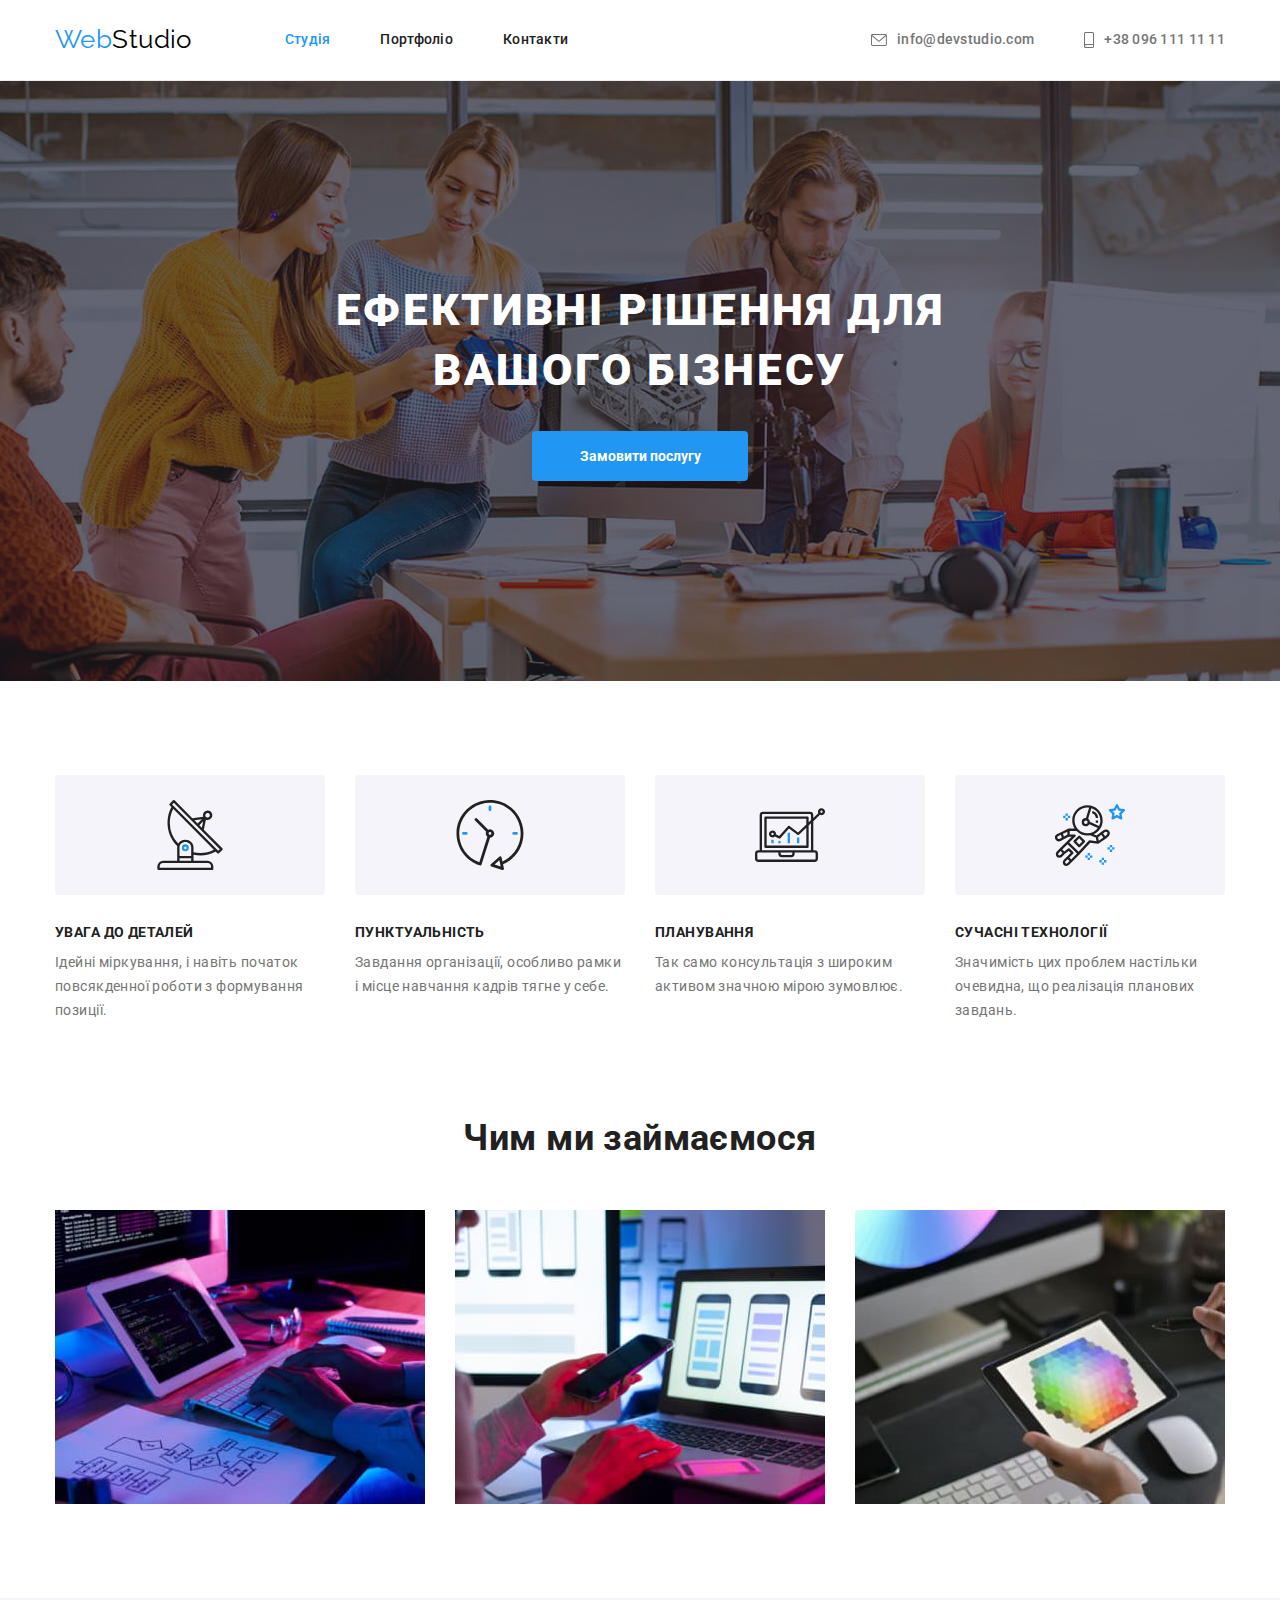
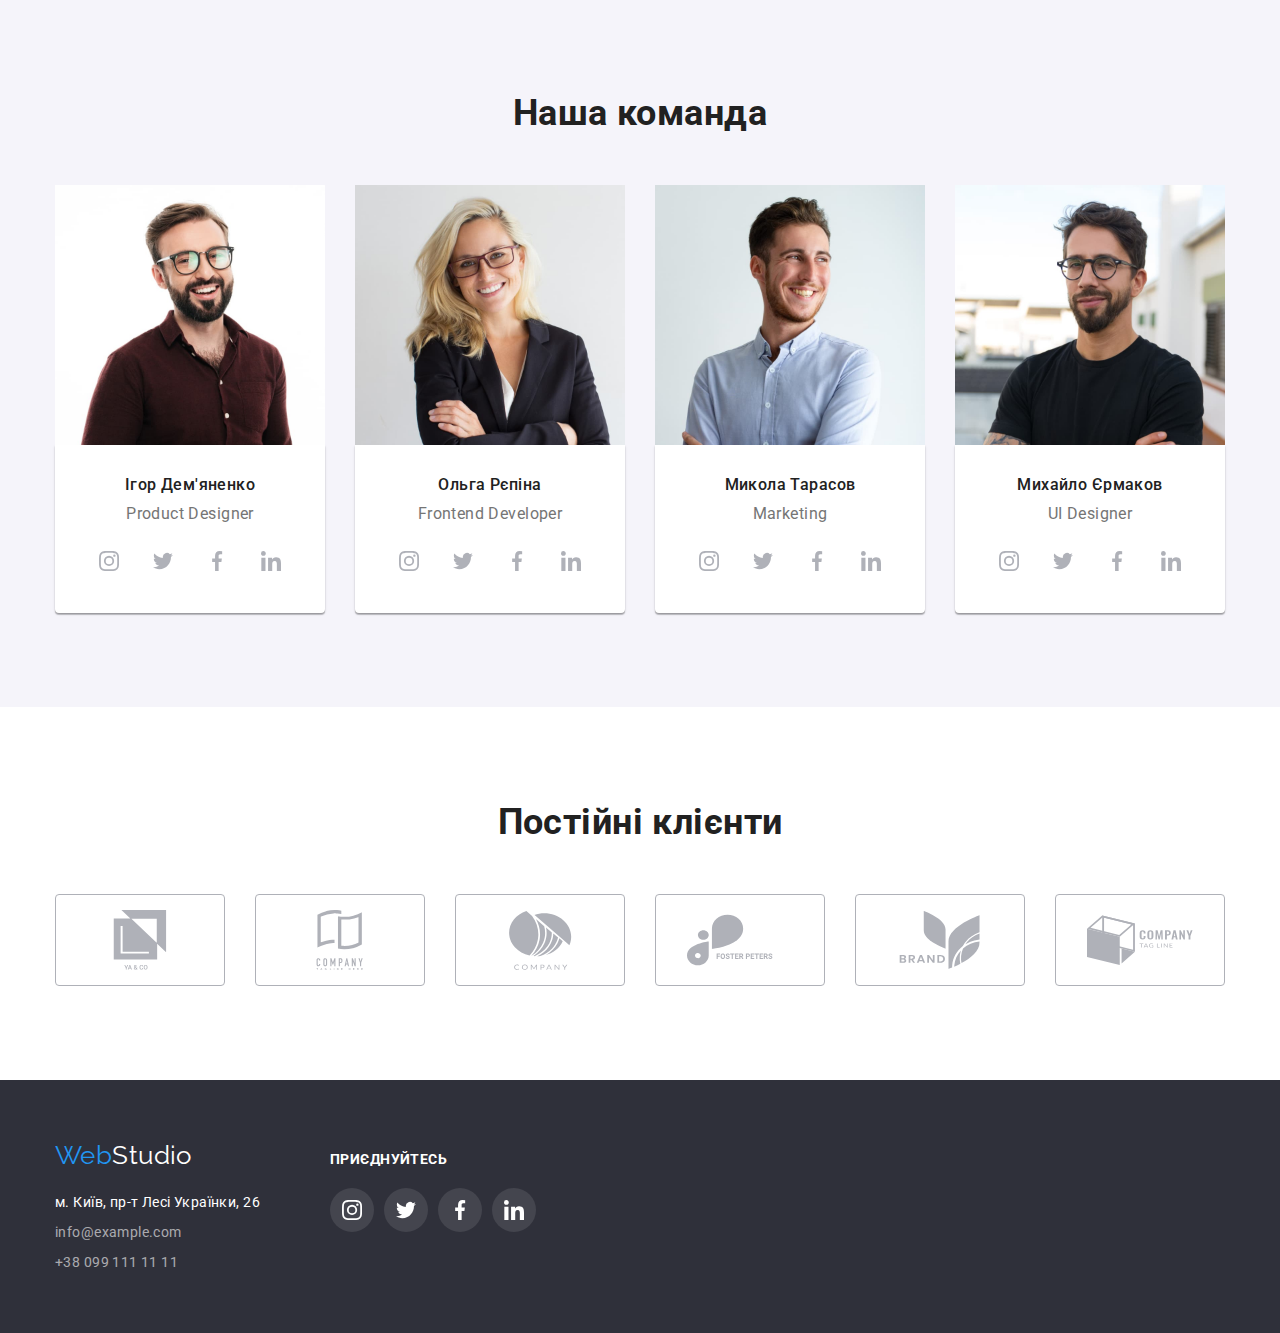
==== index.html @ 4a5dd341 "Add previous work" ====
<!DOCTYPE html>
<html lang="uk">

<head>
    <meta charset="UTF-8">
    <meta http-equiv="X-UA-Compatible" content="IE=edge">
    <meta name="viewport" content="width=device-width, initial-scale=1.0">
    <title>Студія</title>
    <link
        href="https://fonts.googleapis.com/css2?family=Raleway:wght@700&family=Roboto:wght@400;500;700;900&display=swap"
        rel="stylesheet" />
    <link rel="stylesheet"
        href="https://cdnjs.cloudflare.com/ajax/libs/modern-normalize/1.1.0/modern-normalize.min.css">
    <link rel="stylesheet" href="./css/styles.css" />
</head>

<body>
    <header>
        <div class="container header">
            <nav class="main-nav">
                <a href="./index.html" class="logo"><span class="accent">Web</span>Studio</a>
                <ul class="site-nav list">
                    <li class="item"><a href="./index.html" class="link current">Студія</a></li>
                    <li class="item"><a href="./portfolio.html" class="link">Портфоліо</a></li>
                    <li class="item"><a href="" class="link">Контакти</a></li>
                </ul>
            </nav>
            <ul class="contacts list">
                <li class="item">
                    <a class="link" href="mailto:info@devstudio.com">
                        <svg class="contacts-icon" width="16" height="12">
                            <use href="./images/icons.svg#envelope"></use>
                        </svg>
                        info@devstudio.com
                    </a>
                </li>
                <li class="item">
                    <a class="link" href="tel:+380961111111">
                        <svg class="contacts-icon" width="10" height="16">
                            <use href="./images/icons.svg#smartphone"></use>
                        </svg>
                        +38 096 111 11 11
                    </a>
                </li>
            </ul>
        </div>
    </header>
    <main>
        <section class="section hero">
            <div class="container">
                <h1 class="hero-title">Ефективні рішення для вашого бізнесу</h1>
                <button type="button" class="button primary">Замовити послугу</button>
            </div>
        </section>
        <section class="section">
            <div class="container">
                <h2 class="hidden">Особливості</h2>
                <ul class="features-list list">
                    <li class="item">
                        <div class="features-list icon-box">
                            <svg class="features-list icon" width="70" height="70">
                                <use href="./images/icons.svg#antenna"></use>
                            </svg>
                        </div>
                        <h3 class="title">УВАГА ДО ДЕТАЛЕЙ</h3>
                        <p class="text">Ідейні міркування, і навіть початок повсякденної роботи з формування позиції.
                        </p>
                    </li>
                    <li class="item">
                        <div class="features-list icon-box">
                            <svg class="features-list icon" width="70" height="70">
                                <use href="./images/icons.svg#clock"></use>
                            </svg>
                        </div>
                        <h3 class="title">ПУНКТУАЛЬНІСТЬ</h3>
                        <p class="text">Завдання організації, особливо рамки і місце навчання кадрів тягне у себе.</p>
                    </li>
                    <li class="item">
                        <div class="features-list icon-box">
                            <svg class="features-list icon" width="70" height="70">
                                <use href="./images/icons.svg#diagram"></use>
                            </svg>
                        </div>
                        <h3 class="title">ПЛАНУВАННЯ</h3>
                        <p class="text">Так само консультація з широким активом значною мірою зумовлює.</p>
                    </li>
                    <li class="item">
                        <div class="features-list icon-box">
                            <svg class="features-list icon" width="70" height="70">
                                <use href="./images/icons.svg#astronaut"></use>
                            </svg>
                        </div>
                        <h3 class="title">СУЧАСНІ ТЕХНОЛОГІЇ</h3>
                        <p class="text">Значимість цих проблем настільки очевидна, що реалізація планових завдань.</p>
                    </li>
                </ul>
            </div>
        </section>
        <section class="section work">
            <div class="container">
                <h2 class="section-title">Чим ми займаємося</h2>
                <ul class="work-list list">
                    <li class="item"><img src="./images/work/box1.jpg" alt="Программирование" width="370" height="294">
                    </li>
                    <li class="item"><img src="./images/work/box2.jpg" alt="Адаптация к мобильным версиям" width="370"
                            height="294"></li>
                    <li class="item"><img src="./images/work/box3.jpg" alt="Дизайн" width="370" height="294"></li>
                </ul>
            </div>
        </section>
        <section class="section-team list">
            <div class="container">
                <h2 class="section-title">Наша команда</h2>
                <ul class="team-list list">
                    <li class="item">
                        <img src="./images/team/product_designer.jpg" alt="Product Designer" width="270" height="260">
                        <div class="team-border">
                            <h3 class="title">Ігор Дем'яненко</h3>
                            <p class="text">Product Designer</p>
                            <ul class="team-icon list">
                                <li class="item">
                                    <a href="" class="team-icon link">
                                        <svg class="social-icon" width="20" height="20">
                                            <use href="./images/icons.svg#instagram"></use>
                                        </svg>
                                    </a>
                                </li>
                                <li class="item">
                                    <a href="" class="team-icon link">
                                        <svg class="social-icon" width="20" height="20">
                                            <use href="./images/icons.svg#twitter"></use>
                                        </svg>
                                    </a>
                                </li>
                                <li class="item">
                                    <a href="" class="team-icon link">
                                        <svg class="social-icon" width="20" height="20">
                                            <use href="./images/icons.svg#facebook"></use>
                                        </svg>
                                    </a>
                                </li>
                                <li class="item">
                                    <a href="" class="team-icon link">
                                        <svg class="social-icon" width="20" height="20">
                                            <use href="./images/icons.svg#linkedin"></use>
                                        </svg>
                                    </a>
                                </li>
                            </ul>
                        </div>
                    </li>
                    <li class="item">
                        <img src="./images/team/frontend_developer.jpg" alt="Frontend Developer" width="270"
                            height="260">
                        <div class="team-border">
                            <h3 class="title">Ольга Рєпіна</h3>
                            <p class="text">Frontend Developer</p>
                            <ul class="team-icon list">
                                <li class="item">
                                    <a href="" class="team-icon link">
                                        <svg class="social-icon" width="20" height="20">
                                            <use href="./images/icons.svg#instagram"></use>
                                        </svg>
                                    </a>
                                </li>
                                <li class="item">
                                    <a href="" class="team-icon link">
                                        <svg class="social-icon" width="20" height="20">
                                            <use href="./images/icons.svg#twitter"></use>
                                        </svg>
                                    </a>
                                </li>
                                <li class="item">
                                    <a href="" class="team-icon link">
                                        <svg class="social-icon" width="20" height="20">
                                            <use href="./images/icons.svg#facebook"></use>
                                        </svg>
                                    </a>
                                </li>
                                <li class="item">
                                    <a href="" class="team-icon link">
                                        <svg class="social-icon" width="20" height="20">
                                            <use href="./images/icons.svg#linkedin"></use>
                                        </svg>
                                    </a>
                                </li>
                            </ul>
                        </div>
                    </li>
                    <li class="item">
                        <img src="./images/team/marketing.jpg" alt="Marketing" width="270" height="260">
                        <div class="team-border">
                            <h3 class="title">Микола Тарасов</h3>
                            <p class="text">Marketing</p>
                            <ul class="team-icon list">
                                <li class="item">
                                    <a href="" class="team-icon link">
                                        <svg class="social-icon" width="20" height="20">
                                            <use href="./images/icons.svg#instagram"></use>
                                        </svg>
                                    </a>
                                </li>
                                <li class="item">
                                    <a href="" class="team-icon link">
                                        <svg class="social-icon" width="20" height="20">
                                            <use href="./images/icons.svg#twitter"></use>
                                        </svg>
                                    </a>
                                </li>
                                <li class="item">
                                    <a href="" class="team-icon link">
                                        <svg class="social-icon" width="20" height="20">
                                            <use href="./images/icons.svg#facebook"></use>
                                        </svg>
                                    </a>
                                </li>
                                <li class="item">
                                    <a href="" class="team-icon link">
                                        <svg class="social-icon" width="20" height="20">
                                            <use href="./images/icons.svg#linkedin"></use>
                                        </svg>
                                    </a>
                                </li>
                            </ul>
                        </div>
                    </li>
                    <li class="item">
                        <img src="./images/team/ui_designer.jpg" alt="UI Designer" width="270" height="260">
                        <div class="team-border">
                            <h3 class="title">Михайло Єрмаков</h3>
                            <p class="text">UI Designer</p>
                            <ul class="team-icon list">
                                <li class="item">
                                    <a href="" class="team-icon link">
                                        <svg class="social-icon" width="20" height="20">
                                            <use href="./images/icons.svg#instagram"></use>
                                        </svg>
                                    </a>
                                </li>
                                <li class="item">
                                    <a href="" class="team-icon link">
                                        <svg class="social-icon" width="20" height="20">
                                            <use href="./images/icons.svg#twitter"></use>
                                        </svg>
                                    </a>
                                </li>
                                <li class="item">
                                    <a href="" class="team-icon link">
                                        <svg class="social-icon" width="20" height="20">
                                            <use href="./images/icons.svg#facebook"></use>
                                        </svg>
                                    </a>
                                </li>
                                <li class="item">
                                    <a href="" class="team-icon link">
                                        <svg class="social-icon" width="20" height="20">
                                            <use href="./images/icons.svg#linkedin"></use>
                                        </svg>
                                    </a>
                                </li>
                            </ul>
                        </div>
                    </li>
                </ul>
            </div>
        </section>
        <section class="section clients">
            <div class="container">
                <h2 class="section-title">Постійні клієнти</h2>
                <ul class="clients list">
                    <li class="item">
                        <a href="" class="clients link">
                            <svg class="clients-icon" width="106" height="60">
                                <use href="./images/icons.svg#group_1"></use>
                            </svg>
                        </a>
                    </li>
                    <li class="item">
                        <a href="" class="clients link">
                            <svg class="clients-icon" width="106" height="60">
                                <use href="./images/icons.svg#group_2"></use>
                            </svg>
                        </a>
                    </li>
                    <li class="item">
                        <a href="" class="clients link">
                            <svg class="clients-icon" width="106" height="60">
                                <use href="./images/icons.svg#group_3"></use>
                            </svg>
                        </a>
                    </li>
                    <li class="item">
                        <a href="" class="clients link">
                            <svg class="clients-icon" width="106" height="60">
                                <use href="./images/icons.svg#group_4"></use>
                            </svg>
                        </a>
                    </li>
                    <li class="item">
                        <a href="" class="clients link">
                            <svg class="clients-icon" width="106" height="60">
                                <use href="./images/icons.svg#group_5"></use>
                            </svg>
                        </a>
                    </li>
                    <li class="item">
                        <a href="" class="clients link">
                            <svg class="clients-icon" width="106" height="60">
                                <use href="./images/icons.svg#group_6"></use>
                            </svg>
                        </a>
                    </li>
                </ul>
            </div>
        </section>
    </main>
    <footer>
        <div class="container">
            <div class="container-flex">
                <div class="contacts-flex">
                    <a href="./index.html" class="logo"><span class="accent">Web</span>Studio</a>
                    <address>
                        <ul class="foot-list list">
                            <li class="item"><a href="" class="address">м. Київ, пр-т Лесі Українки, 26</a></li>
                            <li class="item"><a href="mailto:info@example.com" class="link">info@example.com</a></li>
                            <li class="item"><a href="tel:+380991111111" class="link">+38 099 111 11 11</a></li>
                        </ul>
                    </address>
                </div>
                <div class="social-section">
                    <p class="social-section text">ПРИЄДНУЙТЕСЬ</p>
                    <ul class="social-list list">
                        <li class="item">
                            <a class="social-list link" href="">
                                <svg class="footer-social-icon" width="20" height="20">
                                    <use href="./images/icons.svg#instagram"></use>
                                </svg>
                            </a>
                        </li>
                        <li class="item">
                            <a class="social-list link" href="">
                                <svg class="footer-social-icon" width="20" height="20">
                                    <use href="./images/icons.svg#twitter"></use>
                                </svg>
                            </a>
                        </li>
                        <li class="item">
                            <a class="social-list link" href="">
                                <svg class="footer-social-icon" width="20" height="20">
                                    <use href="./images/icons.svg#facebook"></use>
                                </svg>
                            </a>
                        </li>
                        <li class="item">
                            <a class="social-list link" href="">
                                <svg class="footer-social-icon" width="20" height="20">
                                    <use href="./images/icons.svg#linkedin"></use>
                                </svg>
                            </a>
                        </li>
                    </ul>
                </div>
            </div>
        </div>
    </footer>
</body>

</html>
---- css/styles.css ----
/* цвет основного текста #212121 */
/* вторичный цвет текста #757575 */
/* белый #FFFFFF */
/* футер (номер, почта) rgba(255, 255, 255, 0.6); */
/* акцент #2196F3 */
/* вторичный цвет фона #F5F4FA */
/* фон героя+футера #2F303A */

:root {
  --primary-text-color: #212121;
  --second-text-color: #757575;
  --accent-color: #2196f3;
  --basic-white: #fff;
  --second-background-color: #f5f4fa;
  --hero-footer-background-color: #2f303a;
  --logo-color: #000000;
  --foot-text-color: rgba(255, 255, 255, 0.6);
  --features-icon-box: #f5f4fa;
  --clients-border-box: #afb1b8;
  --footer-social-circle: rgba(255, 255, 255, 0.1);
}
html {
  box-sizing: border-box;
}
*,
*::after,
*::before {
  box-sizing: inherit;
}
/* Стили для обнуления верхних отступов у элементов */
h1,
h2,
h3,
h4,
h5,
h6,
p {
  margin: 0;
}
/* Класс для обнуления базовых свойств у списков (ul) */
ul {
  list-style: none;
  padding: 0;
  margin: 0;
}
/* Класс для обнуления базовых свойств у ссылок */
a {
  text-decoration: none;
  color: inherit;
}
/* Свойства для корректного отображения картинок */
img {
  display: block;
  max-width: 100%;
  height: auto;
}
body {
  background-color: var(--basic-white);
  color: var(--primary-text-color);
  font-family: Roboto, sans-serif;
  font-size: 14px;
  letter-spacing: 0.03em;
}
header {
  border-bottom: 1px solid #ececec;
}
.header,
.main-nav {
  display: flex;
  align-items: center;
  justify-content: flex-start;
}
.container {
  margin-left: auto;
  margin-right: auto;
  width: 1200px;
  padding-left: 15px;
  padding-right: 15px;
}
.list {
  list-style: none;
}
.logo {
  color: var(--logo-color);
  font-family: Raleway, sans-serif;
  font-size: 26px;
  line-height: 1.2;
  text-decoration: none;
}
.logo .accent {
  color: var(--accent-color);
}
/* site-nav */
.site-nav {
  display: flex;
  margin-left: 93px;
}
.site-nav .item + .item {
  margin-left: 50px;
}
.site-nav .link {
  display: block;
  padding-top: 32px;
  padding-bottom: 32px;

  color: var(--primary-text-color);
  font-weight: 500;
  line-height: 1.14;
  letter-spacing: 0.02em;
  text-decoration: none;
}
.site-nav .link:hover,
.site-nav .link:focus {
  color: var(--accent-color);
}
.site-nav .link.current {
  color: var(--accent-color);
}
/* Contacts */
.contacts {
  display: flex;
  margin-left: auto;
}
.contacts .item + .item {
  margin-left: 50px;
}
.contacts .link {
  display: flex;
  align-items: center;
  padding: 32px 0;
  color: var(--second-text-color);
  font-weight: 500;
  line-height: 1.14;
  letter-spacing: 0.02em;
  text-decoration: none;
}
.contacts-icon {
  margin-right: 10px;
  fill: currentColor;
}
.contacts .link:hover,
.contacts .link:focus {
  color: var(--accent-color);
}
/* Hero */
.hero {
  background-color: var(--hero-footer-background-color);
  text-align: center;
}
.hero-title {
  width: 696px;
  margin-left: auto;
  margin-right: auto;
  margin-bottom: 30px;

  color: var(--basic-white);
  font-weight: 900;
  font-size: 44px;
  line-height: 1.36;
  text-align: center;
  letter-spacing: 0.06em;
  text-transform: uppercase;
}
/* Features */
.features-list {
  display: flex;
  flex-wrap: wrap;
}
.features-list .item {
  width: 270px;
  margin-right: 30px;
}
.features-list .item:last-child {
  margin-right: 0;
}
.features-list.icon-box {
  display: flex;
  width: 270px;
  height: 120px;
  border-radius: 4px;
  margin-bottom: 30px;
  align-items: center;
  justify-content: center;

  background-color: var(--features-icon-box);
}
.features-list .title {
  font-size: 14px;
  line-height: 1.14;
  text-transform: uppercase;
  margin-bottom: 10px;
}
.features-list .text {
  color: var(--second-text-color);
  line-height: 1.71;
}
.hidden {
  position: absolute;
  width: 1px;
  height: 1px;
  margin: -1px;
  border: 0;
  padding: 0;
  white-space: nowrap;
  clip-path: inset(100%);
  clip: rect(0 0 0 0);
  overflow: hidden;
}
/* Section */
.section,
.section-team {
  padding-top: 94px;
  padding-bottom: 94px;
}
.section.hero {
  padding: 200px 0;
  height: 600px;
  max-width: 1600px;
  margin-left: auto;
  margin-right: auto;
  background-image: linear-gradient(to right, rgba(47, 48, 58, 0.4), rgba(47, 48, 58, 0.4)),
    url(../images/hero.jpg);
  background-repeat: no-repeat;
  background-position: center;
  background-size: cover;
}
.section.work {
  padding-top: 0;
}
.section-title {
  font-size: 36px;
  line-height: 1.2;
  text-align: center;
  margin-bottom: 50px;
}
.work-list {
  display: flex;
}
.work-list .item {
  margin-right: 30px;
}
.work-list .item:last-child {
  margin-right: 0;
}
/* Team */
.team-list {
  display: flex;
}
.team-list .item {
  width: 270px;
  margin-right: 30px;
}
.team-list .item:last-child {
  margin-right: 0;
}
.section-team {
  background-color: var(--second-background-color);
}
.team-list .title {
  margin-bottom: 10px;
  font-weight: 500;
  font-size: 16px;
  line-height: 1.19;
  text-align: center;
}
.team-list .text {
  color: var(--second-text-color);
  font-size: 16px;
  line-height: 1.19;
  text-align: center;
}
.team-border {
  padding: 30px 0;
  background-color: var(--basic-white);
  box-shadow: 0px 1px 3px rgba(0, 0, 0, 0.12), 0px 1px 1px rgba(0, 0, 0, 0.14),
    0px 2px 1px rgba(0, 0, 0, 0.2);
  border-radius: 0px 0px 4px 4px;
}
.team-icon.list {
  display: flex;
  margin-top: 16px;
  padding: 0 32px;
}
.team-icon .item {
  margin-right: 10px;
}
.team-icon .item:last-child {
  margin-right: 0;
}
.team-icon.link {
  display: flex;
  width: 44px;
  height: 44px;
  align-items: center;
  justify-content: center;
  border-radius: 50%;
  color: var(--clients-border-box);
  background-color: var(--basic-white);
}
.team-icon .social-icon {
  fill: currentColor;
}
.team-icon.link:hover,
.team-icon.link:focus {
  color: var(--basic-white);
  background-color: var(--accent-color);
}
/* Clients */
.clients.list {
  display: flex;
}
.clients.link {
  display: flex;
  width: 170px;
  height: 92px;
  align-items: center;
  justify-content: center;
  color: var(--clients-border-box);
  border-radius: 4px;
  border: 1px solid var(--clients-border-box);
}
.clients .item {
  margin-right: 30px;
}
.clients .item:last-child {
  margin-right: 0;
}
.clients-icon {
  fill: currentColor;
}
.clients.link:hover,
.clients.link:focus {
  color: var(--accent-color);
  border: 1px solid var(--accent-color);
}
/* Portfolio */
.button-list {
  display: flex;
  flex-wrap: wrap;
  margin-bottom: 50px;
  justify-content: center;
}
.button-list .button {
  min-height: 38px;
  padding: 6px 22px;
  border: 1px solid transparent;
  font-weight: 500;
}
.button-list .item {
  margin-right: 8px;
}
.button-list .item:last-child {
  margin-right: 0;
}
.button.current {
  color: var(--basic-white);
  background-color: var(--accent-color);
  box-shadow: 0px 3px 1px rgba(0, 0, 0, 0.1), 0px 1px 2px rgba(0, 0, 0, 0.08),
    0px 2px 2px rgba(0, 0, 0, 0.12);
}
.portfolio-list {
  display: flex;
  flex-wrap: wrap;
}

.portfolio-list .item {
  width: 370px;
  margin-right: 30px;
  margin-bottom: 30px;
}
.portfolio-list .item:nth-child(3n) {
  margin-right: 0;
}
.portfolio-list .item:nth-last-child(-n + 3) {
  margin-bottom: 0;
}
.portfolio-border {
  border: 1px solid #eeeeee;
  border-top: transparent;
  padding: 20px 24px;
  min-width: 322px;
}
.portfolio-list .title {
  margin-bottom: 4px;
  font-size: 18px;
  line-height: 2;
  letter-spacing: 0.06em;
}
.portfolio-list .text {
  color: var(--second-text-color);
  font-size: 16px;
  line-height: 1.88;
}
.portfolio-link {
  display: block;
}
.portfolio-link:hover,
.portfolio-link:focus {
  box-shadow: 0px 4px 4px rgba(0, 0, 0, 0.25);
}
/* Footer */
footer {
  padding: 60px 0;
  background-color: var(--hero-footer-background-color);
}
footer .logo {
  display: block;
  margin-bottom: 20px;
  color: var(--basic-white);
}
.foot-list .item {
  margin-bottom: 9px;
}
.foot-list .item:last-child {
  margin-bottom: 0;
}
.foot-list .address {
  color: var(--basic-white);
  font-style: normal;
  line-height: 1.5;
  text-decoration: none;
}
.foot-list .link {
  color: var(--foot-text-color);
  font-style: normal;
  line-height: 1.5;
  text-decoration: none;
}
.foot-list .link:hover,
.foot-list .link:focus {
  color: var(--accent-color);
}
/* Social-section */
.container-flex {
  display: flex;
  gap: 70px;
  align-items: baseline;
}
.social-section.text {
  margin-bottom: 20px;
  color: var(--basic-white);
  font-weight: 700;
  line-height: 1.14;
}
.social-list {
  display: flex;
}
.social-list .item {
  margin-right: 10px;
}
.social-list .item:last-child {
  margin-right: 0;
}
.social-list.link {
  display: flex;
  width: 44px;
  height: 44px;
  align-items: center;
  justify-content: center;
  border-radius: 50%;
  color: var(--basic-white);
  background-color: var(--footer-social-circle);
}
.footer-social-icon {
  fill: currentColor;
}
.social-list.link:hover,
.social-list.link:focus {
  background-color: var(--accent-color);
  color: var(--basic-white);
}
/* Button */
.button {
  background-color: var(--second-background-color);
  cursor: pointer;
  border-radius: 4px;
}
.button:hover,
.button:focus {
  color: var(--basic-white);
  background-color: var(--accent-color);
  box-shadow: 0px 3px 1px rgba(0, 0, 0, 0.1), 0px 1px 2px rgba(0, 0, 0, 0.08),
    0px 2px 2px rgba(0, 0, 0, 0.12);
}
.button.primary {
  min-width: 216px;
  min-height: 50px;
  padding: 10px 32px;
  border: 1px solid transparent;

  color: var(--basic-white);
  background-color: var(--accent-color);
  font-weight: 700;
}
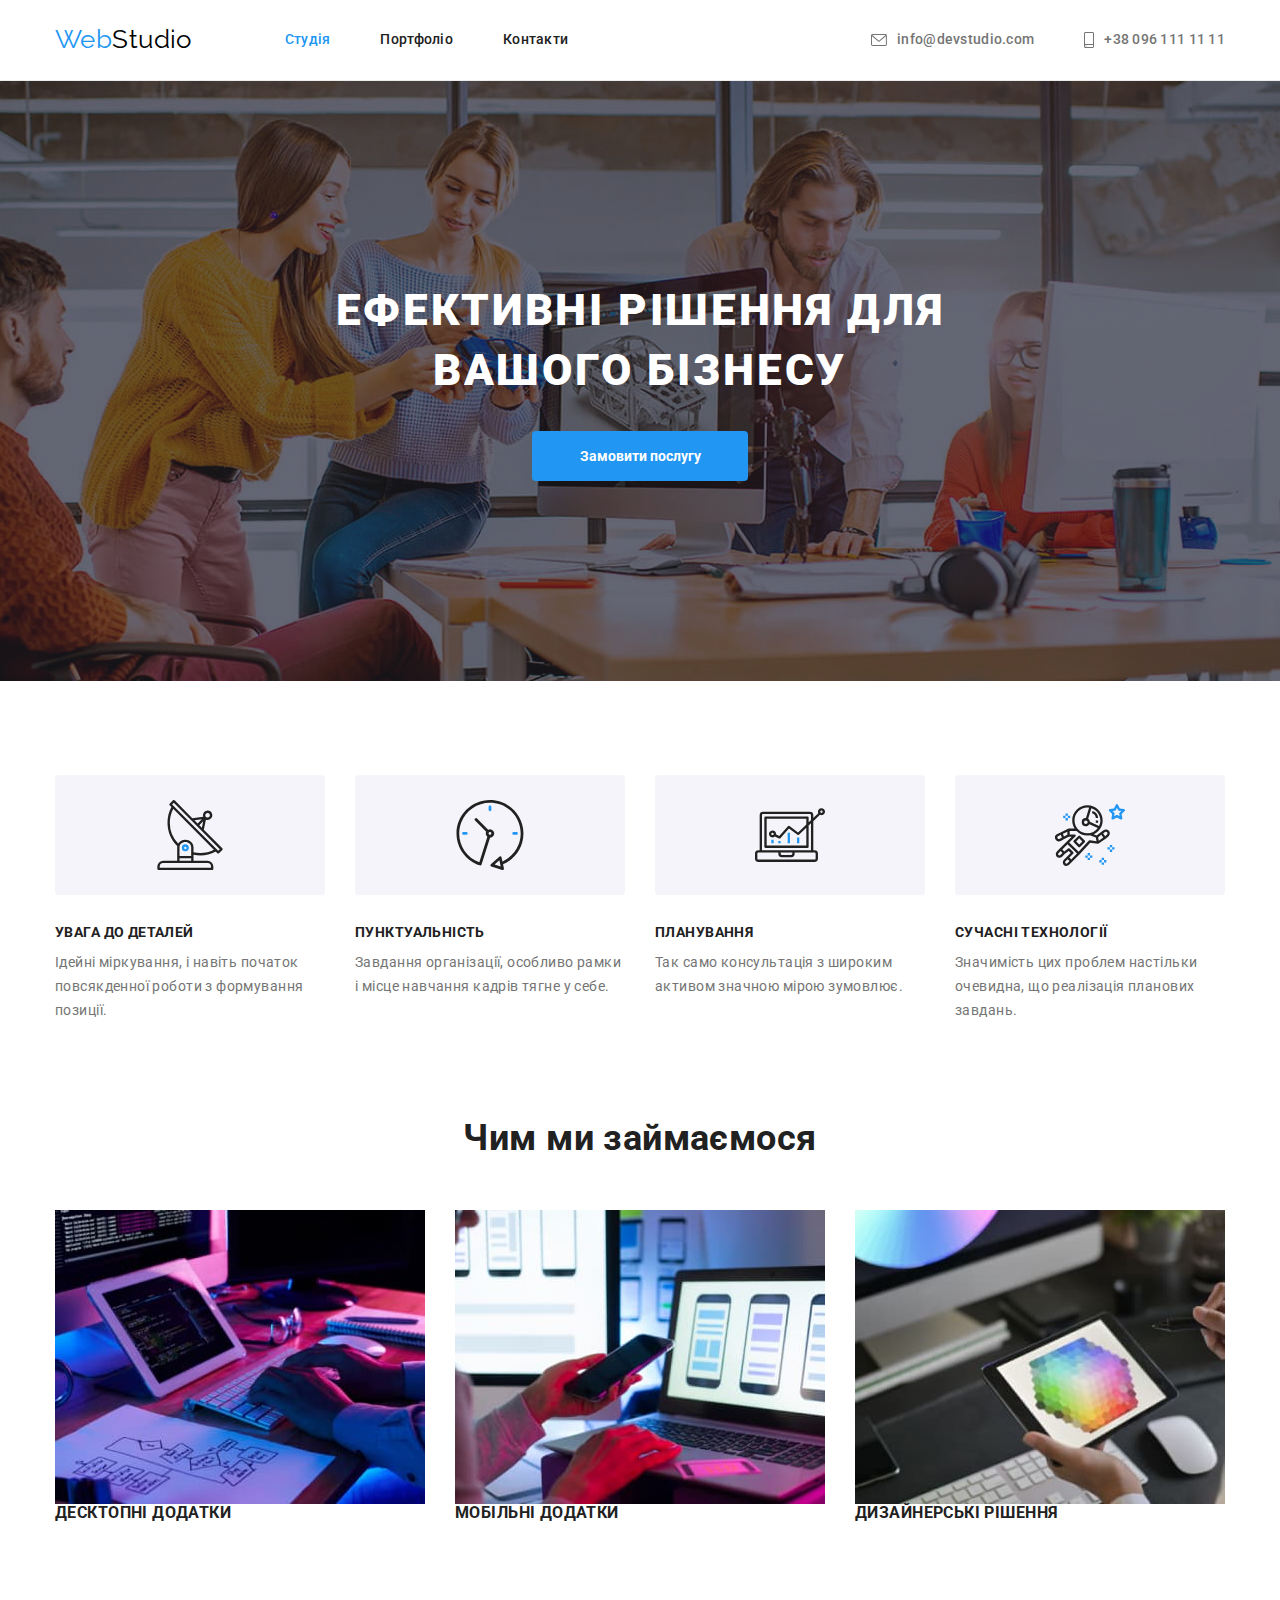
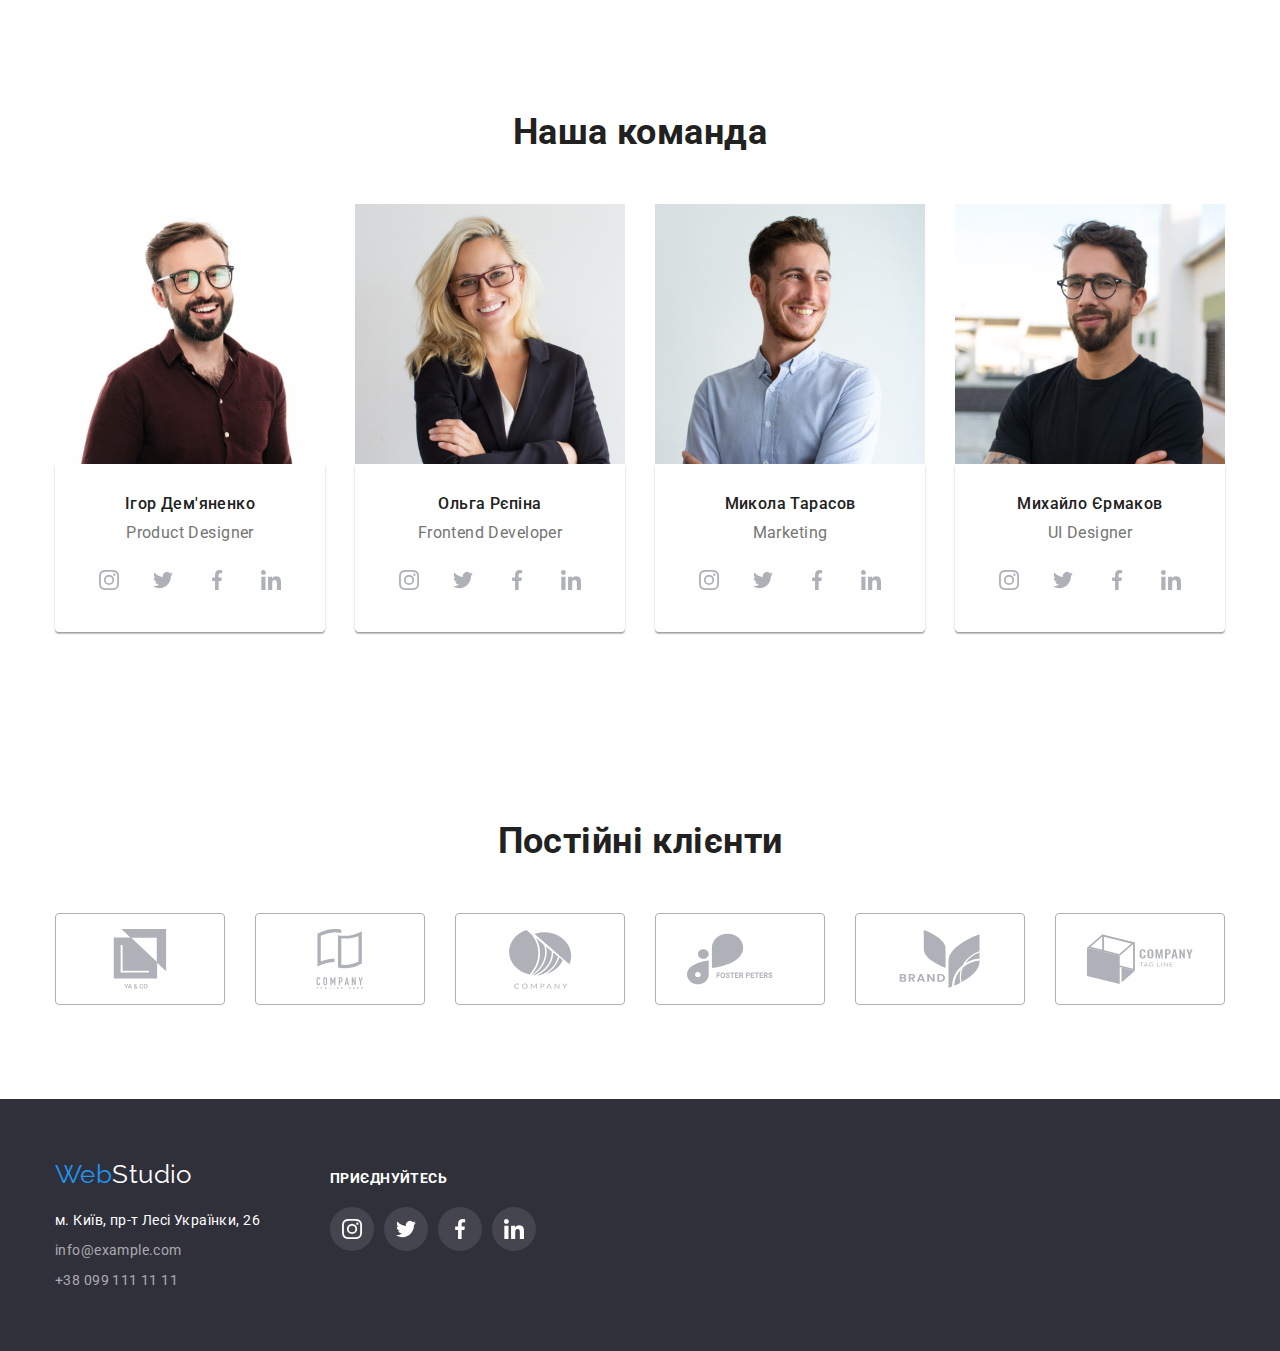
==== commit 5ffa5cd8: "Update index.html" ====
--- a/index.html
+++ b/index.html
@@ -18,11 +18,11 @@
     <header>
         <div class="container header">
             <nav class="main-nav">
-                <a href="./index.html" class="logo"><span class="accent">Web</span>Studio</a>
+                <a class="logo" href="./index.html"><span class="accent">Web</span>Studio</a>
                 <ul class="site-nav list">
-                    <li class="item"><a href="./index.html" class="link current">Студія</a></li>
-                    <li class="item"><a href="./portfolio.html" class="link">Портфоліо</a></li>
-                    <li class="item"><a href="" class="link">Контакти</a></li>
+                    <li class="item"><a class="link current" href="./index.html">Студія</a></li>
+                    <li class="item"><a class="link" href="./portfolio.html">Портфоліо</a></li>
+                    <li class="item"><a class="link" href="">Контакти</a></li>
                 </ul>
             </nav>
             <ul class="contacts list">
@@ -46,12 +46,14 @@
         </div>
     </header>
     <main>
+        <!-- Hero -->
         <section class="section hero">
             <div class="container">
                 <h1 class="hero-title">Ефективні рішення для вашого бізнесу</h1>
                 <button type="button" class="button primary">Замовити послугу</button>
             </div>
         </section>
+        <!-- Features -->
         <section class="section">
             <div class="container">
                 <h2 class="hidden">Особливості</h2>
@@ -96,19 +98,28 @@
                 </ul>
             </div>
         </section>
+        <!-- Work -->
         <section class="section work">
             <div class="container">
                 <h2 class="section-title">Чим ми займаємося</h2>
                 <ul class="work-list list">
-                    <li class="item"><img src="./images/work/box1.jpg" alt="Программирование" width="370" height="294">
-                    </li>
-                    <li class="item"><img src="./images/work/box2.jpg" alt="Адаптация к мобильным версиям" width="370"
-                            height="294"></li>
-                    <li class="item"><img src="./images/work/box3.jpg" alt="Дизайн" width="370" height="294"></li>
-                </ul>
-            </div>
-        </section>
-        <section class="section-team list">
+                    <li class="item">
+                        <img src="./images/work/box1.jpg" alt="Программирование" width="370" height="294">
+                        <h3 class="title">ДЕСКТОПНІ ДОДАТКИ</h3>
+                    </li>
+                    <li class="item">
+                        <img src="./images/work/box2.jpg" alt="Адаптация к мобильным версиям" width="370" height="294">
+                        <h3 class="title">МОБІЛЬНІ ДОДАТКИ</h3>
+                    </li>
+                    <li class="item">
+                        <img src="./images/work/box3.jpg" alt="Дизайн" width="370" height="294">
+                        <h3 class="title">ДИЗАЙНЕРСЬКІ РІШЕННЯ</h3>
+                    </li>
+                </ul>
+            </div>
+        </section>
+        <!-- Team -->
+        <section class="section team">
             <div class="container">
                 <h2 class="section-title">Наша команда</h2>
                 <ul class="team-list list">
@@ -119,28 +130,28 @@
                             <p class="text">Product Designer</p>
                             <ul class="team-icon list">
                                 <li class="item">
-                                    <a href="" class="team-icon link">
+                                    <a class="team-icon link" href="">
                                         <svg class="social-icon" width="20" height="20">
                                             <use href="./images/icons.svg#instagram"></use>
                                         </svg>
                                     </a>
                                 </li>
                                 <li class="item">
-                                    <a href="" class="team-icon link">
+                                    <a class="team-icon link" href="">
                                         <svg class="social-icon" width="20" height="20">
                                             <use href="./images/icons.svg#twitter"></use>
                                         </svg>
                                     </a>
                                 </li>
                                 <li class="item">
-                                    <a href="" class="team-icon link">
+                                    <a class="team-icon link" href="">
                                         <svg class="social-icon" width="20" height="20">
                                             <use href="./images/icons.svg#facebook"></use>
                                         </svg>
                                     </a>
                                 </li>
                                 <li class="item">
-                                    <a href="" class="team-icon link">
+                                    <a class="team-icon link" href="">
                                         <svg class="social-icon" width="20" height="20">
                                             <use href="./images/icons.svg#linkedin"></use>
                                         </svg>
@@ -157,28 +168,28 @@
                             <p class="text">Frontend Developer</p>
                             <ul class="team-icon list">
                                 <li class="item">
-                                    <a href="" class="team-icon link">
+                                    <a class="team-icon link" href="">
                                         <svg class="social-icon" width="20" height="20">
                                             <use href="./images/icons.svg#instagram"></use>
                                         </svg>
                                     </a>
                                 </li>
                                 <li class="item">
-                                    <a href="" class="team-icon link">
+                                    <a class="team-icon link" href="">
                                         <svg class="social-icon" width="20" height="20">
                                             <use href="./images/icons.svg#twitter"></use>
                                         </svg>
                                     </a>
                                 </li>
                                 <li class="item">
-                                    <a href="" class="team-icon link">
+                                    <a class="team-icon link" href="">
                                         <svg class="social-icon" width="20" height="20">
                                             <use href="./images/icons.svg#facebook"></use>
                                         </svg>
                                     </a>
                                 </li>
                                 <li class="item">
-                                    <a href="" class="team-icon link">
+                                    <a class="team-icon link" href="">
                                         <svg class="social-icon" width="20" height="20">
                                             <use href="./images/icons.svg#linkedin"></use>
                                         </svg>
@@ -194,28 +205,28 @@
                             <p class="text">Marketing</p>
                             <ul class="team-icon list">
                                 <li class="item">
-                                    <a href="" class="team-icon link">
+                                    <a class="team-icon link" href="">
                                         <svg class="social-icon" width="20" height="20">
                                             <use href="./images/icons.svg#instagram"></use>
                                         </svg>
                                     </a>
                                 </li>
                                 <li class="item">
-                                    <a href="" class="team-icon link">
+                                    <a class="team-icon link" href="">
                                         <svg class="social-icon" width="20" height="20">
                                             <use href="./images/icons.svg#twitter"></use>
                                         </svg>
                                     </a>
                                 </li>
                                 <li class="item">
-                                    <a href="" class="team-icon link">
+                                    <a class="team-icon link" href="">
                                         <svg class="social-icon" width="20" height="20">
                                             <use href="./images/icons.svg#facebook"></use>
                                         </svg>
                                     </a>
                                 </li>
                                 <li class="item">
-                                    <a href="" class="team-icon link">
+                                    <a class="team-icon link" href="">
                                         <svg class="social-icon" width="20" height="20">
                                             <use href="./images/icons.svg#linkedin"></use>
                                         </svg>
@@ -231,28 +242,28 @@
                             <p class="text">UI Designer</p>
                             <ul class="team-icon list">
                                 <li class="item">
-                                    <a href="" class="team-icon link">
+                                    <a class="team-icon link" href="">
                                         <svg class="social-icon" width="20" height="20">
                                             <use href="./images/icons.svg#instagram"></use>
                                         </svg>
                                     </a>
                                 </li>
                                 <li class="item">
-                                    <a href="" class="team-icon link">
+                                    <a class="team-icon link" href="">
                                         <svg class="social-icon" width="20" height="20">
                                             <use href="./images/icons.svg#twitter"></use>
                                         </svg>
                                     </a>
                                 </li>
                                 <li class="item">
-                                    <a href="" class="team-icon link">
+                                    <a class="team-icon link" href="">
                                         <svg class="social-icon" width="20" height="20">
                                             <use href="./images/icons.svg#facebook"></use>
                                         </svg>
                                     </a>
                                 </li>
                                 <li class="item">
-                                    <a href="" class="team-icon link">
+                                    <a class="team-icon link" href="">
                                         <svg class="social-icon" width="20" height="20">
                                             <use href="./images/icons.svg#linkedin"></use>
                                         </svg>
@@ -269,42 +280,42 @@
                 <h2 class="section-title">Постійні клієнти</h2>
                 <ul class="clients list">
                     <li class="item">
-                        <a href="" class="clients link">
+                        <a class="clients link" href="">
                             <svg class="clients-icon" width="106" height="60">
                                 <use href="./images/icons.svg#group_1"></use>
                             </svg>
                         </a>
                     </li>
                     <li class="item">
-                        <a href="" class="clients link">
+                        <a class="clients link" href="">
                             <svg class="clients-icon" width="106" height="60">
                                 <use href="./images/icons.svg#group_2"></use>
                             </svg>
                         </a>
                     </li>
                     <li class="item">
-                        <a href="" class="clients link">
+                        <a class="clients link" href="">
                             <svg class="clients-icon" width="106" height="60">
                                 <use href="./images/icons.svg#group_3"></use>
                             </svg>
                         </a>
                     </li>
                     <li class="item">
-                        <a href="" class="clients link">
+                        <a class="clients link" href="">
                             <svg class="clients-icon" width="106" height="60">
                                 <use href="./images/icons.svg#group_4"></use>
                             </svg>
                         </a>
                     </li>
                     <li class="item">
-                        <a href="" class="clients link">
+                        <a class="clients link" href="">
                             <svg class="clients-icon" width="106" height="60">
                                 <use href="./images/icons.svg#group_5"></use>
                             </svg>
                         </a>
                     </li>
                     <li class="item">
-                        <a href="" class="clients link">
+                        <a class="clients link" href="">
                             <svg class="clients-icon" width="106" height="60">
                                 <use href="./images/icons.svg#group_6"></use>
                             </svg>
@@ -318,12 +329,12 @@
         <div class="container">
             <div class="container-flex">
                 <div class="contacts-flex">
-                    <a href="./index.html" class="logo"><span class="accent">Web</span>Studio</a>
+                    <a class="logo" href="./index.html"><span class="accent">Web</span>Studio</a>
                     <address>
                         <ul class="foot-list list">
-                            <li class="item"><a href="" class="address">м. Київ, пр-т Лесі Українки, 26</a></li>
-                            <li class="item"><a href="mailto:info@example.com" class="link">info@example.com</a></li>
-                            <li class="item"><a href="tel:+380991111111" class="link">+38 099 111 11 11</a></li>
+                            <li class="item"><a class="address" href="">м. Київ, пр-т Лесі Українки, 26</a></li>
+                            <li class="item"><a class="link" href="mailto:info@example.com">info@example.com</a></li>
+                            <li class="item"><a class="link" href="tel:+380991111111">+38 099 111 11 11</a></li>
                         </ul>
                     </address>
                 </div>
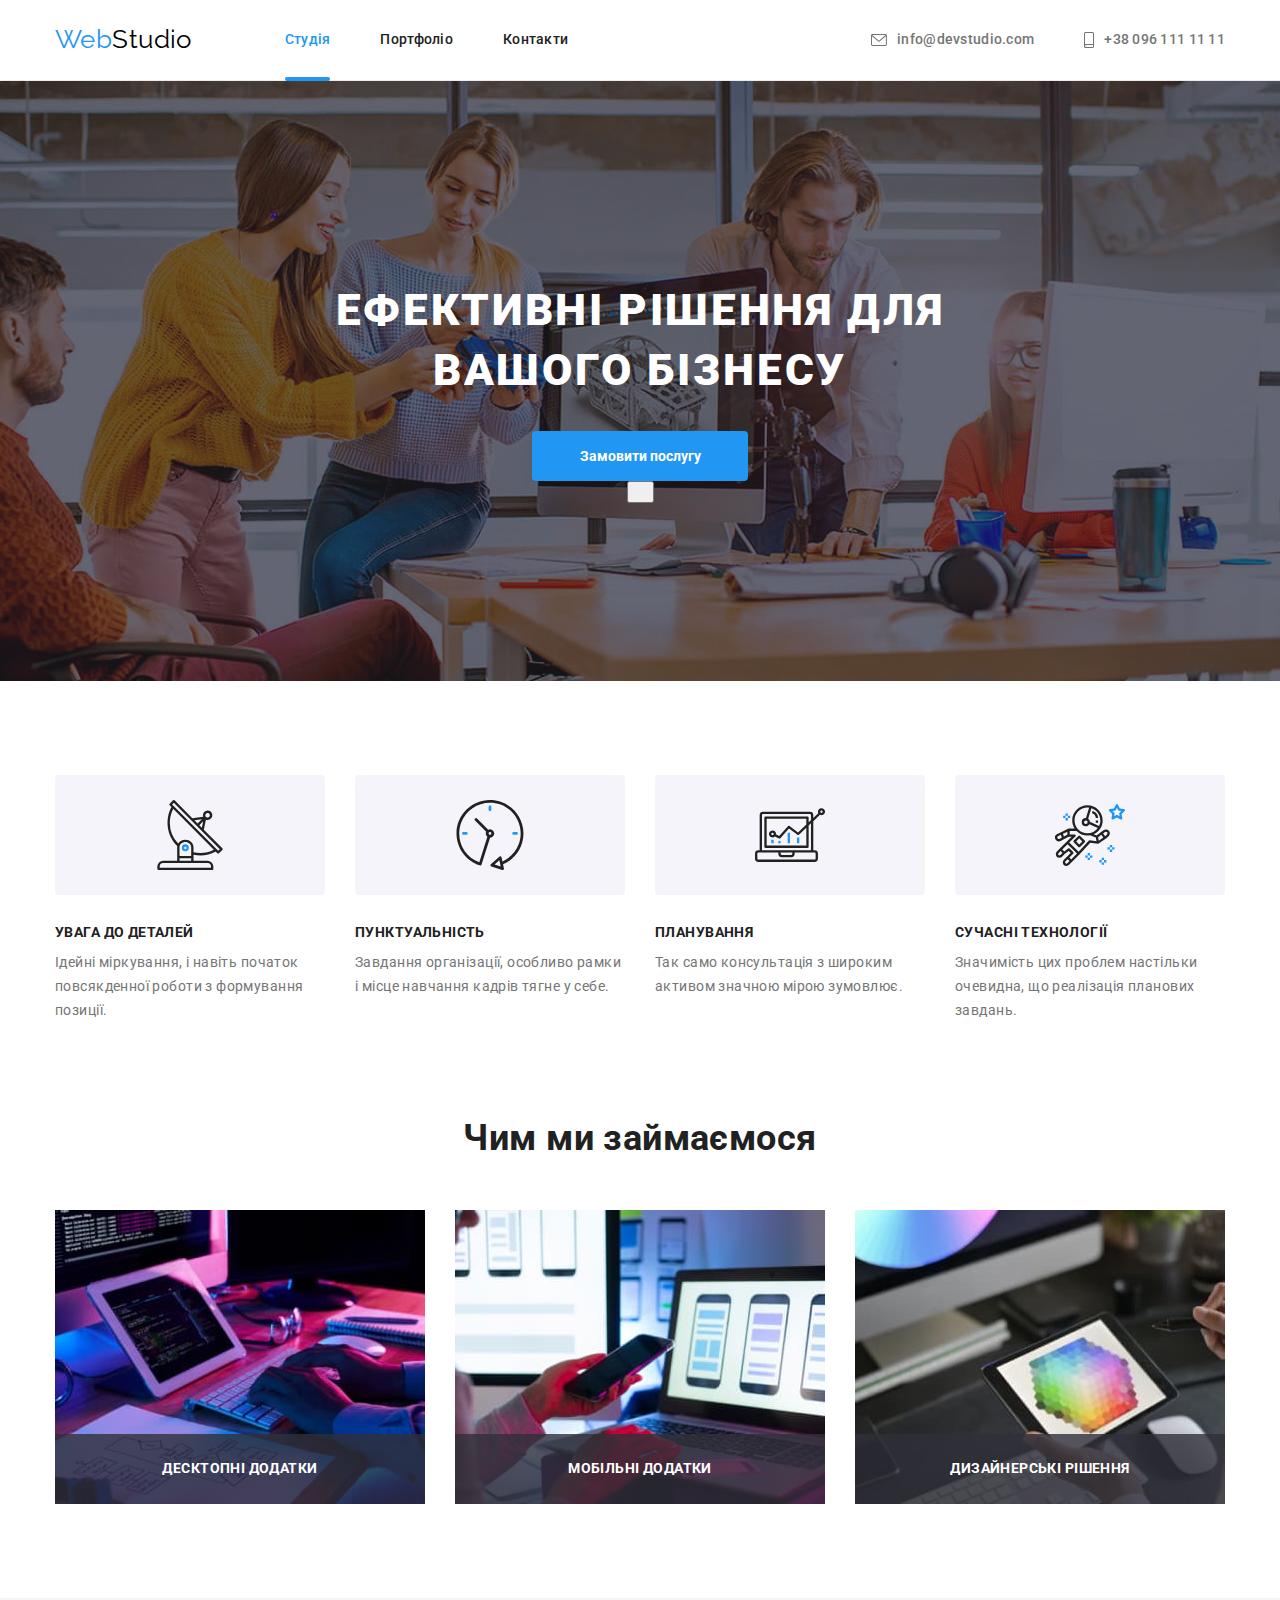
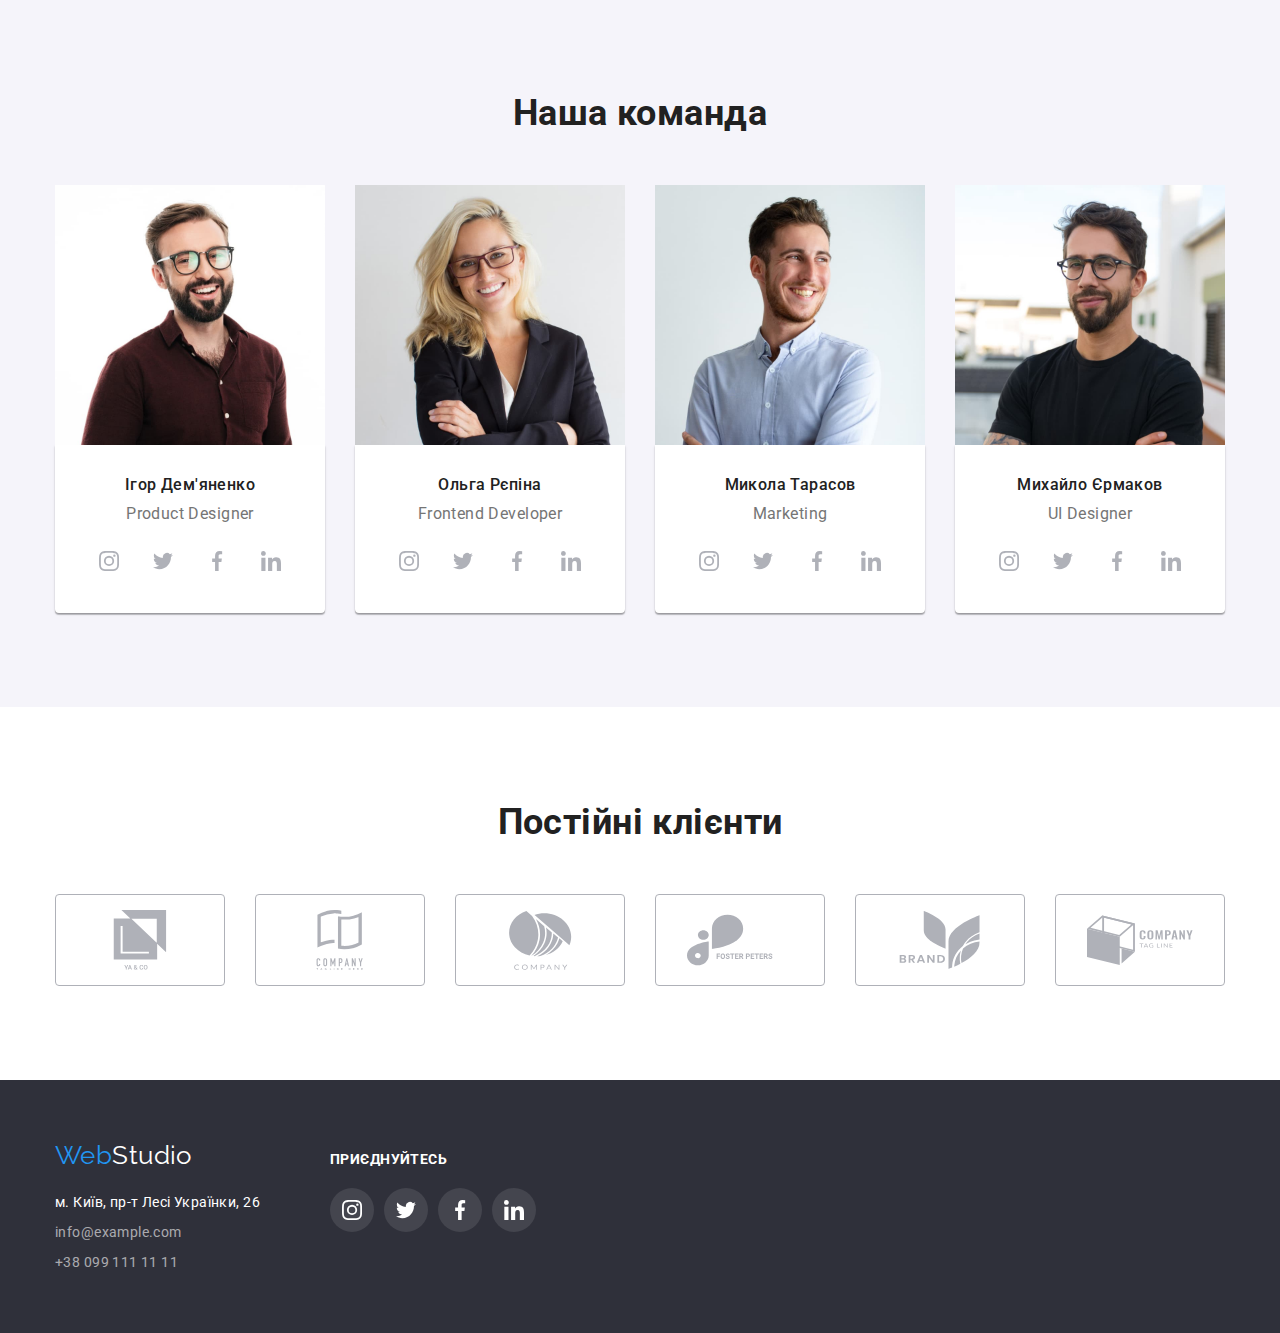
==== commit 7481abef: "Update index.html" ====
--- a/index.html
+++ b/index.html
@@ -50,7 +50,16 @@
         <section class="section hero">
             <div class="container">
                 <h1 class="hero-title">Ефективні рішення для вашого бізнесу</h1>
-                <button type="button" class="button primary">Замовити послугу</button>
+                <button data-modal-open type="button" class="button primary">Замовити послугу</button>
+            </div>
+            <div class="backdrop is-hidden" data-modal>
+                <div class="modal">
+                    <button data-modal-close type="button" class="button-close">
+                        <svg class="button-close" width="11" height="11">
+                            <use href="./images/icons.svg#Vector"></use>
+                        </svg>
+                    </button>
+                </div>
             </div>
         </section>
         <!-- Features -->
@@ -374,6 +383,7 @@
             </div>
         </div>
     </footer>
+    <script src="./js/modal.js"></script>
 </body>
 
 </html>--- a/css/styles.css
+++ b/css/styles.css
@@ -18,6 +18,8 @@
   --features-icon-box: #f5f4fa;
   --clients-border-box: #afb1b8;
   --footer-social-circle: rgba(255, 255, 255, 0.1);
+  --work-text-bc: rgba(47, 48, 58, 0.8);
+  --portfolio-animation: rgba(33, 150, 243, 0.9);
 }
 html {
   box-sizing: border-box;
@@ -77,9 +79,9 @@
   padding-left: 15px;
   padding-right: 15px;
 }
-.list {
-  list-style: none;
-}
+
+/* Logo */
+
 .logo {
   color: var(--logo-color);
   font-family: Raleway, sans-serif;
@@ -90,7 +92,9 @@
 .logo .accent {
   color: var(--accent-color);
 }
-/* site-nav */
+
+/* Navigation */
+
 .site-nav {
   display: flex;
   margin-left: 93px;
@@ -99,6 +103,7 @@
   margin-left: 50px;
 }
 .site-nav .link {
+  position: relative;
   display: block;
   padding-top: 32px;
   padding-bottom: 32px;
@@ -108,6 +113,10 @@
   line-height: 1.14;
   letter-spacing: 0.02em;
   text-decoration: none;
+
+  transition-property: color;
+  transition-duration: 250ms;
+  transition-timing-function: cubic-bezier(0.4, 0, 0.2, 1);
 }
 .site-nav .link:hover,
 .site-nav .link:focus {
@@ -116,7 +125,20 @@
 .site-nav .link.current {
   color: var(--accent-color);
 }
-/* Contacts */
+
+.site-nav .link.current::after {
+  position: absolute;
+  bottom: -1px;
+  left: 0;
+  content: '';
+  width: 100%;
+  height: 4px;
+  background-color: var(--accent-color);
+  border-radius: 2px;
+}
+
+/* Contacts in header */
+
 .contacts {
   display: flex;
   margin-left: auto;
@@ -133,6 +155,10 @@
   line-height: 1.14;
   letter-spacing: 0.02em;
   text-decoration: none;
+
+  transition-property: color;
+  transition-duration: 250ms;
+  transition-timing-function: cubic-bezier(0.4, 0, 0.2, 1);
 }
 .contacts-icon {
   margin-right: 10px;
@@ -142,7 +168,9 @@
 .contacts .link:focus {
   color: var(--accent-color);
 }
+
 /* Hero */
+
 .hero {
   background-color: var(--hero-footer-background-color);
   text-align: center;
@@ -161,7 +189,9 @@
   letter-spacing: 0.06em;
   text-transform: uppercase;
 }
+
 /* Features */
+
 .features-list {
   display: flex;
   flex-wrap: wrap;
@@ -206,18 +236,20 @@
   clip: rect(0 0 0 0);
   overflow: hidden;
 }
-/* Section */
-.section,
-.section-team {
+
+/* Sections */
+
+.section {
   padding-top: 94px;
   padding-bottom: 94px;
 }
 .section.hero {
-  padding: 200px 0;
   height: 600px;
   max-width: 1600px;
+  padding: 200px 0;
   margin-left: auto;
   margin-right: auto;
+
   background-image: linear-gradient(to right, rgba(47, 48, 58, 0.4), rgba(47, 48, 58, 0.4)),
     url(../images/hero.jpg);
   background-repeat: no-repeat;
@@ -233,16 +265,36 @@
   text-align: center;
   margin-bottom: 50px;
 }
+
+/* Work section */
+
 .work-list {
   display: flex;
 }
 .work-list .item {
+  position: relative;
   margin-right: 30px;
 }
 .work-list .item:last-child {
   margin-right: 0;
 }
-/* Team */
+.work-list .title {
+  position: absolute;
+  bottom: 0;
+  width: 370px;
+  min-height: 70px;
+  padding: 27px 0;
+
+  color: var(--basic-white);
+  background-color: var(--work-text-bc);
+  font-size: 14px;
+  line-height: 1.14;
+  text-align: center;
+  text-transform: uppercase;
+}
+
+/* Team section */
+
 .team-list {
   display: flex;
 }
@@ -253,7 +305,7 @@
 .team-list .item:last-child {
   margin-right: 0;
 }
-.section-team {
+.section.team {
   background-color: var(--second-background-color);
 }
 .team-list .title {
@@ -271,6 +323,7 @@
 }
 .team-border {
   padding: 30px 0;
+
   background-color: var(--basic-white);
   box-shadow: 0px 1px 3px rgba(0, 0, 0, 0.12), 0px 1px 1px rgba(0, 0, 0, 0.14),
     0px 2px 1px rgba(0, 0, 0, 0.2);
@@ -294,8 +347,13 @@
   align-items: center;
   justify-content: center;
   border-radius: 50%;
+
   color: var(--clients-border-box);
   background-color: var(--basic-white);
+
+  transition-property: color, background-color;
+  transition-duration: 250ms;
+  transition-timing-function: cubic-bezier(0.4, 0, 0.2, 1);
 }
 .team-icon .social-icon {
   fill: currentColor;
@@ -315,9 +373,14 @@
   height: 92px;
   align-items: center;
   justify-content: center;
-  color: var(--clients-border-box);
   border-radius: 4px;
   border: 1px solid var(--clients-border-box);
+
+  color: var(--clients-border-box);
+
+  transition-property: color, border;
+  transition-duration: 250ms;
+  transition-timing-function: cubic-bezier(0.4, 0, 0.2, 1);
 }
 .clients .item {
   margin-right: 30px;
@@ -333,7 +396,9 @@
   color: var(--accent-color);
   border: 1px solid var(--accent-color);
 }
-/* Portfolio */
+
+/* Portfolio buttons */
+
 .button-list {
   display: flex;
   flex-wrap: wrap;
@@ -358,11 +423,13 @@
   box-shadow: 0px 3px 1px rgba(0, 0, 0, 0.1), 0px 1px 2px rgba(0, 0, 0, 0.08),
     0px 2px 2px rgba(0, 0, 0, 0.12);
 }
+
+/* Portfolio list */
+
 .portfolio-list {
   display: flex;
   flex-wrap: wrap;
 }
-
 .portfolio-list .item {
   width: 370px;
   margin-right: 30px;
@@ -392,13 +459,53 @@
   line-height: 1.88;
 }
 .portfolio-link {
+  position: relative;
   display: block;
+
+  transition-property: box-shadow;
+  transition-duration: 250ms;
+  transition-timing-function: cubic-bezier(0.4, 0, 0.2, 1);
 }
 .portfolio-link:hover,
 .portfolio-link:focus {
   box-shadow: 0px 4px 4px rgba(0, 0, 0, 0.25);
 }
+
+/* Portfolio-animation */
+
+.portfolio-description {
+  position: absolute;
+  top: 0;
+  padding: 63px 24px;
+
+  color: var(--basic-white);
+  font-size: 18px;
+  line-height: 1.56;
+  text-align: left;
+}
+.portfolio-thumb {
+  position: relative;
+  overflow: hidden;
+}
+.portfolio-overlay {
+  position: absolute;
+  top: 0;
+  left: 0;
+  width: 100%;
+  height: 100%;
+  background-color: var(--portfolio-animation);
+
+  transform: translateY(100%);
+  transition-property: transform;
+  transition-duration: 250ms;
+  transition-timing-function: cubic-bezier(0.4, 0, 0.2, 1);
+}
+.portfolio-link:hover .portfolio-overlay {
+  transform: translateY(0);
+}
+
 /* Footer */
+
 footer {
   padding: 60px 0;
   background-color: var(--hero-footer-background-color);
@@ -425,12 +532,18 @@
   font-style: normal;
   line-height: 1.5;
   text-decoration: none;
+
+  transition-property: color;
+  transition-duration: 250ms;
+  transition-timing-function: cubic-bezier(0.4, 0, 0.2, 1);
 }
 .foot-list .link:hover,
 .foot-list .link:focus {
   color: var(--accent-color);
 }
-/* Social-section */
+
+/* Social in footer */
+
 .container-flex {
   display: flex;
   gap: 70px;
@@ -460,6 +573,10 @@
   border-radius: 50%;
   color: var(--basic-white);
   background-color: var(--footer-social-circle);
+
+  transition-property: background-color, color;
+  transition-duration: 250ms;
+  transition-timing-function: cubic-bezier(0.4, 0, 0.2, 1);
 }
 .footer-social-icon {
   fill: currentColor;
@@ -469,11 +586,17 @@
   background-color: var(--accent-color);
   color: var(--basic-white);
 }
+
 /* Button */
+
 .button {
   background-color: var(--second-background-color);
   cursor: pointer;
   border-radius: 4px;
+
+  transition-property: color, background-color, box-shadow;
+  transition-duration: 250ms;
+  transition-timing-function: cubic-bezier(0.4, 0, 0.2, 1);
 }
 .button:hover,
 .button:focus {
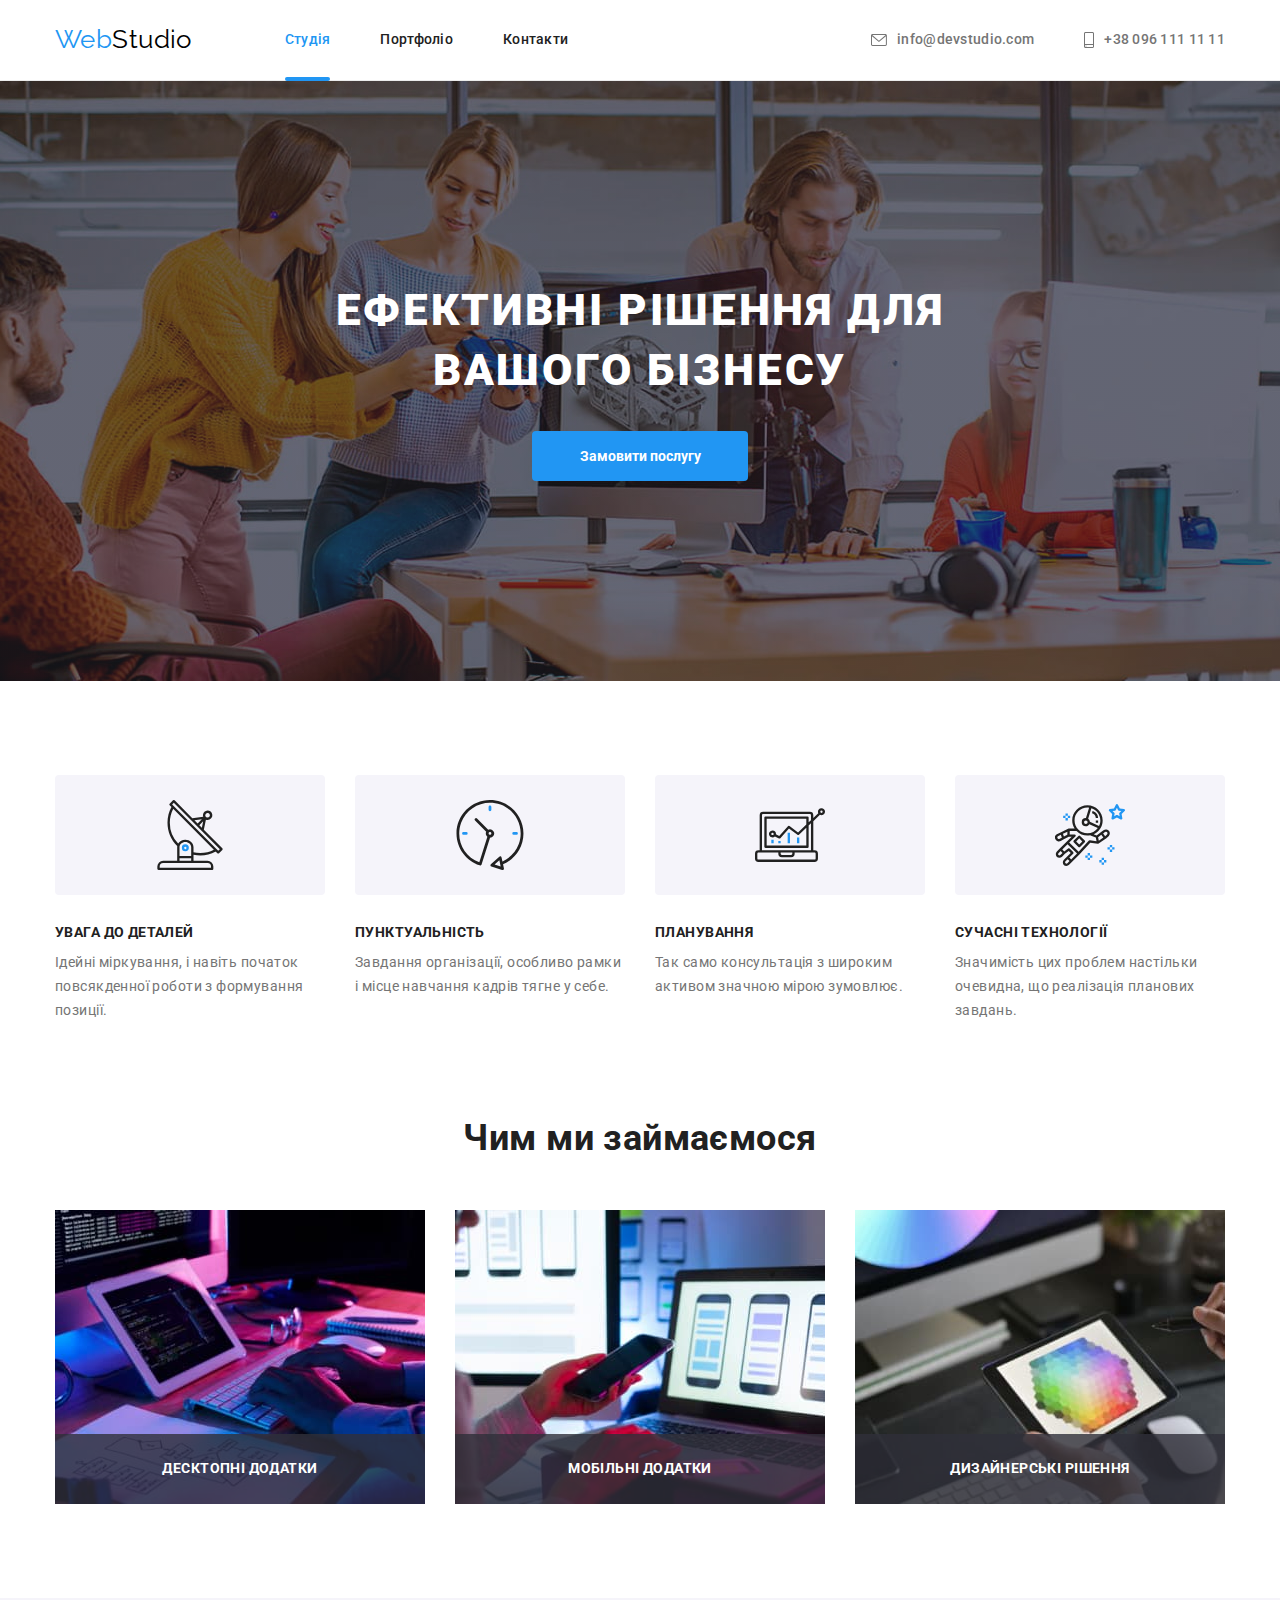
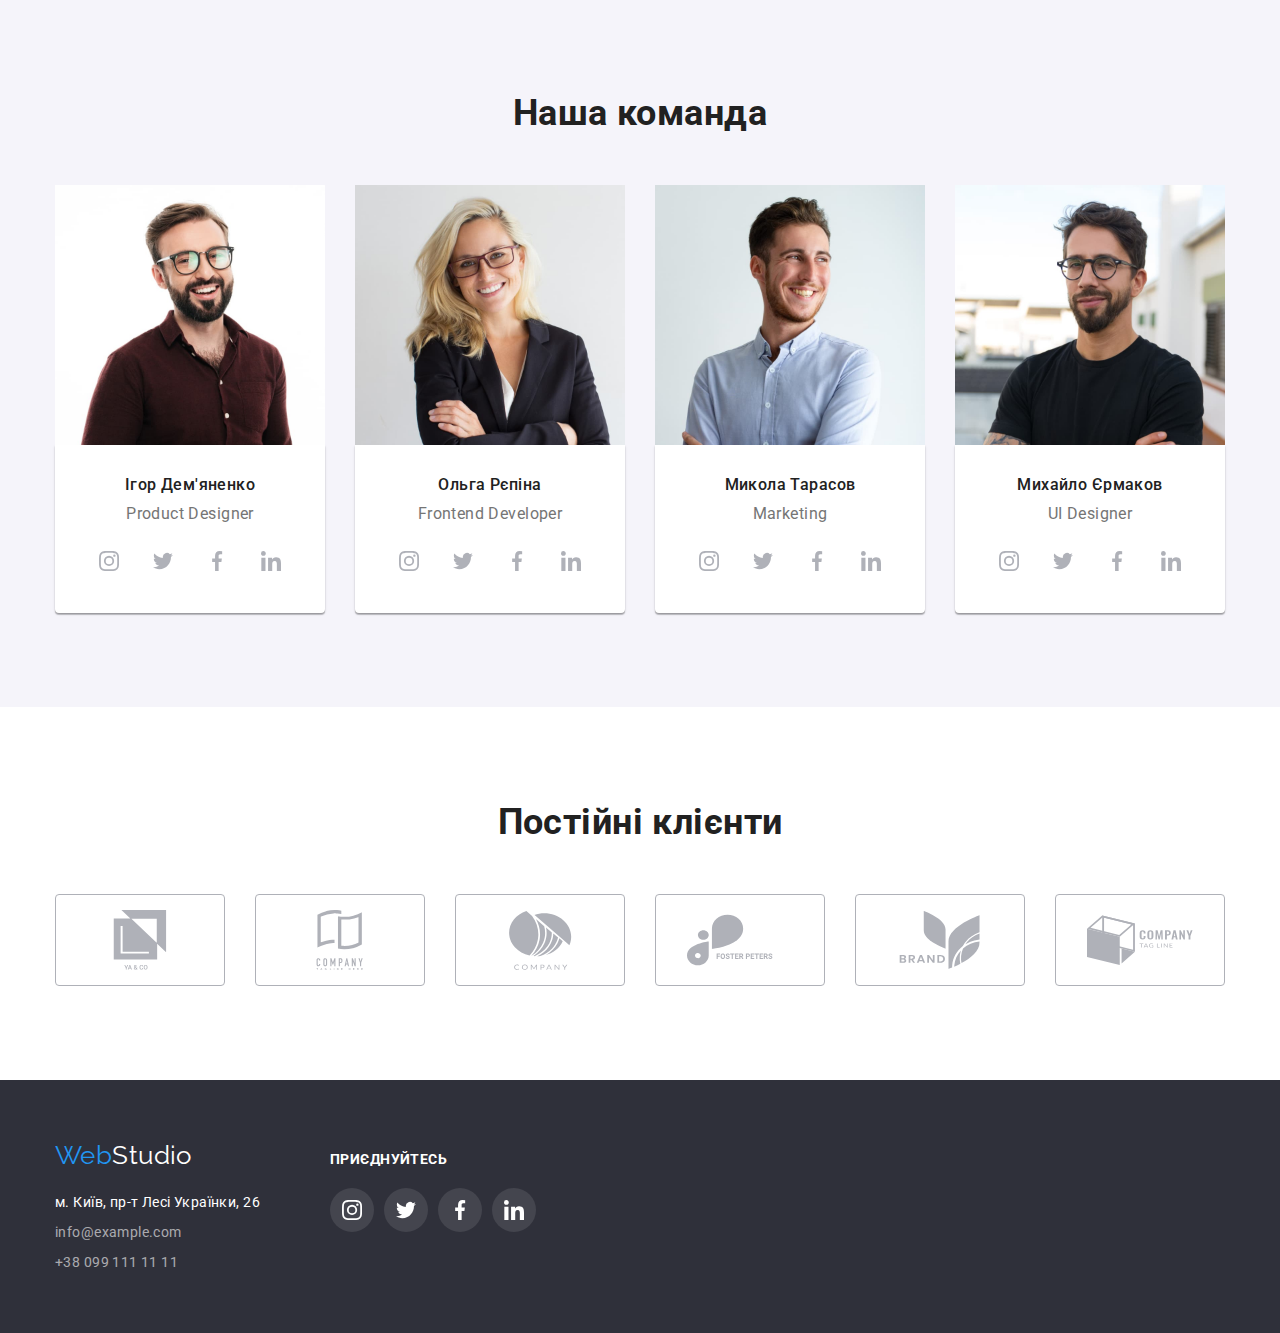
==== commit 3397bc33: "Update index.html" ====
--- a/index.html
+++ b/index.html
@@ -55,7 +55,7 @@
             <div class="backdrop is-hidden" data-modal>
                 <div class="modal">
                     <button data-modal-close type="button" class="button-close">
-                        <svg class="button-close" width="11" height="11">
+                        <svg class="modal-close" width="11" height="11">
                             <use href="./images/icons.svg#Vector"></use>
                         </svg>
                     </button>
--- a/css/styles.css
+++ b/css/styles.css
@@ -20,6 +20,7 @@
   --footer-social-circle: rgba(255, 255, 255, 0.1);
   --work-text-bc: rgba(47, 48, 58, 0.8);
   --portfolio-animation: rgba(33, 150, 243, 0.9);
+  --backdrop-background-color: rgba(0, 0, 0, 0.2);
 }
 html {
   box-sizing: border-box;
@@ -188,6 +189,48 @@
   text-align: center;
   letter-spacing: 0.06em;
   text-transform: uppercase;
+}
+
+/* Modal window */
+
+.backdrop {
+  position: fixed;
+  top: 0;
+  left: 0;
+  width: 100%;
+  height: 100%;
+
+  background-color: var(--backdrop-background-color);
+}
+.backdrop.is-hidden {
+  opacity: 0;
+  pointer-events: none;
+  visibility: hidden;
+}
+.modal {
+  position: absolute;
+  top: 50%;
+  left: 50%;
+  transform: translate(-50%, -50%);
+  min-width: 528px;
+  min-height: 581px;
+  background-color: var(--basic-white);
+  box-shadow: 0px 1px 3px rgba(0, 0, 0, 0.12), 0px 1px 1px rgba(0, 0, 0, 0.14),
+    0px 2px 1px rgba(0, 0, 0, 0.2);
+  border-radius: 4px;
+}
+.button-close {
+  display: flex;
+  width: 30px;
+  height: 30px;
+  margin-left: auto;
+  margin-top: 8px;
+  margin-right: 8px;
+  align-items: center;
+  justify-content: center;
+  border-radius: 50%;
+  background-color: transparent;
+  border-color: rgba(0, 0, 0, 0.1);
 }
 
 /* Features */
@@ -274,6 +317,7 @@
 .work-list .item {
   position: relative;
   margin-right: 30px;
+  z-index: -1;
 }
 .work-list .item:last-child {
   margin-right: 0;
